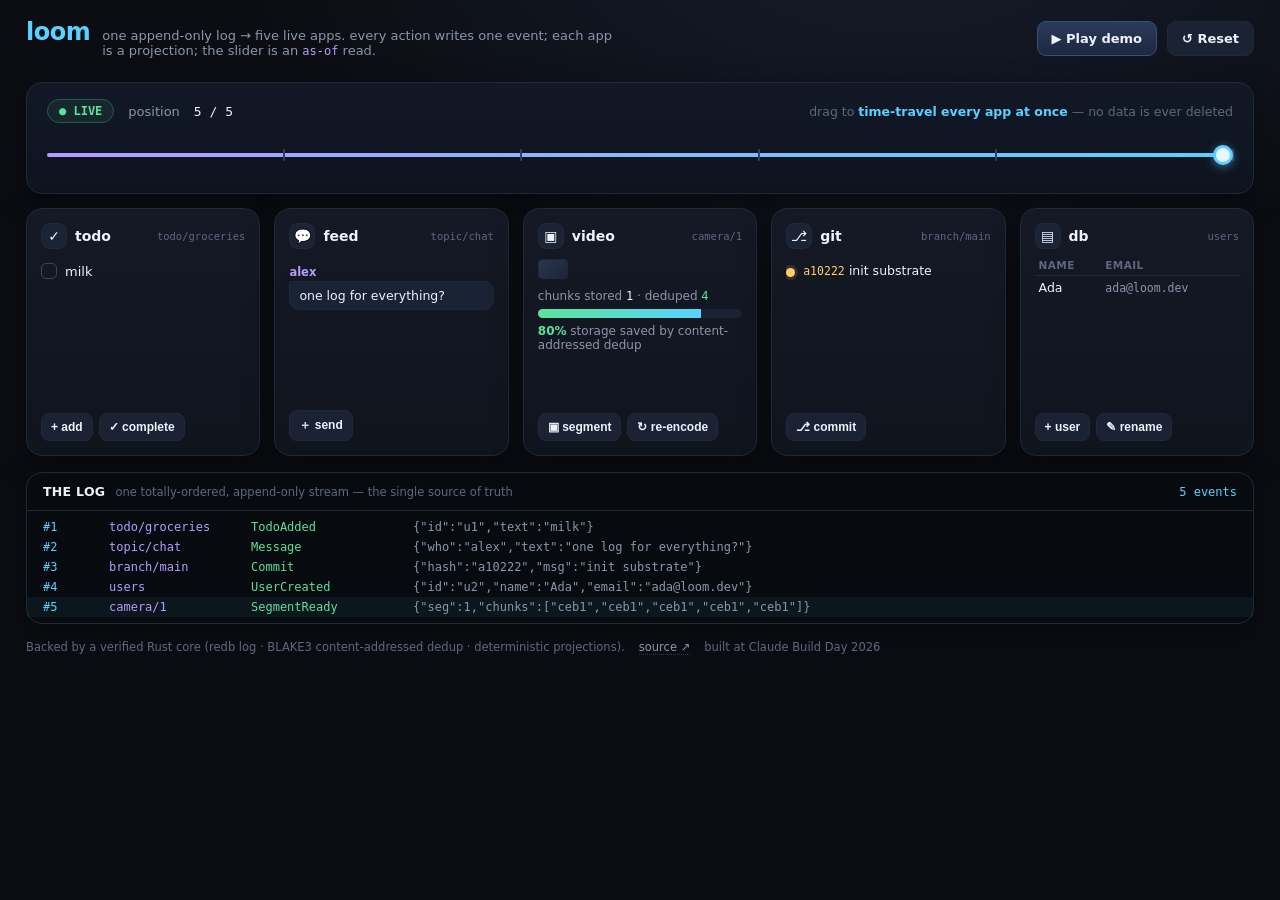
==== loom/index.html @ 3b191c57 "Add loom demo at /loom" ====
<!doctype html>
<html lang="en">
<head>
<meta charset="utf-8"/>
<meta name="viewport" content="width=device-width, initial-scale=1"/>
<title>loom — one log, five apps, time-travel the whole world</title>
<style>
  :root{
    --bg:#0b0d12; --bg2:#0e1117; --card:#141925; --card2:#10141d;
    --edge:#202938; --edge2:#2b3650; --ink:#eef2fb; --mut:#8a96ad; --dim:#5d6880;
    --cy:#5ad1ff; --vi:#b69cff; --gn:#5be39a; --am:#ffcd6b; --rd:#ff8a8a;
    --shadow:0 10px 30px rgba(0,0,0,.35);
    --mono:ui-monospace,"SF Mono",SFMono-Regular,Menlo,Consolas,monospace;
    --sans:"Inter",system-ui,-apple-system,"Segoe UI",Roboto,sans-serif;
  }
  *{box-sizing:border-box}
  html,body{height:100%}
  body{margin:0;background:radial-gradient(1200px 700px at 70% -10%,#161d2c 0%,var(--bg) 55%);
       color:var(--ink);font-family:var(--sans);-webkit-font-smoothing:antialiased;
       display:flex;flex-direction:column;min-height:100vh}

  /* ---------- header ---------- */
  header{display:flex;align-items:center;gap:18px;padding:18px 26px}
  .brand{display:flex;align-items:baseline;gap:12px}
  .brand .logo{font-size:24px;font-weight:800;letter-spacing:-.5px}
  .brand .logo b{color:var(--cy)}
  .brand .tag{color:var(--mut);font-size:13px;max-width:520px}
  .brand .tag code{color:var(--vi);font-family:var(--mono);font-size:12px}
  .actions{margin-left:auto;display:flex;gap:10px}
  .btn{font-family:var(--sans);font-size:13px;font-weight:600;color:var(--ink);
       background:#1a2233;border:1px solid var(--edge);border-radius:9px;
       padding:9px 14px;cursor:pointer;transition:.15s;display:flex;align-items:center;gap:7px}
  .btn:hover{border-color:var(--cy);transform:translateY(-1px)}
  .btn.primary{background:linear-gradient(180deg,#2a3a57,#1d2840);border-color:#36507a}
  .btn.primary:hover{border-color:var(--cy);box-shadow:0 0 0 3px rgba(90,209,255,.12)}
  .btn:disabled{opacity:.45;cursor:default;transform:none;border-color:var(--edge)}

  /* ---------- timeline ---------- */
  .timeline{margin:6px 26px 14px;background:linear-gradient(180deg,#121826,#0e1320);
            border:1px solid var(--edge);border-radius:16px;padding:16px 20px 18px;box-shadow:var(--shadow)}
  .tl-top{display:flex;align-items:center;gap:14px;margin-bottom:12px}
  .pill{font-family:var(--mono);font-size:12px;font-weight:600;padding:4px 11px;border-radius:999px;border:1px solid}
  .pill.live{color:var(--gn);border-color:#235c43;background:rgba(91,227,154,.08)}
  .pill.past{color:var(--am);border-color:#5e4d22;background:rgba(255,205,107,.08)}
  .tl-top .lbl{color:var(--mut);font-size:13px}
  .tl-top .pos{font-family:var(--mono);color:var(--ink);font-size:13px}
  .tl-top .hint{margin-left:auto;color:var(--dim);font-size:12.5px}
  .tl-top .hint b{color:var(--cy);font-weight:600}
  .track{position:relative;height:40px}
  .track .rail{position:absolute;top:18px;left:0;right:0;height:4px;border-radius:3px;background:#1b2333}
  .track .fill{position:absolute;top:18px;left:0;height:4px;border-radius:3px;
               background:linear-gradient(90deg,var(--vi),var(--cy))}
  .track .ticks{position:absolute;top:14px;left:0;right:0;height:12px}
  .track .ticks i{position:absolute;width:2px;height:12px;background:#33405a;border-radius:1px;transform:translateX(-1px)}
  .track input[type=range]{position:absolute;top:0;left:0;width:100%;height:40px;margin:0;
        -webkit-appearance:none;background:transparent;cursor:grab}
  .track input[type=range]:active{cursor:grabbing}
  .track input[type=range]::-webkit-slider-thumb{-webkit-appearance:none;width:20px;height:20px;margin-top:0;
        border-radius:50%;background:#eaf6ff;border:3px solid var(--cy);
        box-shadow:0 2px 10px rgba(90,209,255,.5);cursor:grab}
  .track input[type=range]::-moz-range-thumb{width:18px;height:18px;border-radius:50%;
        background:#eaf6ff;border:3px solid var(--cy);box-shadow:0 2px 10px rgba(90,209,255,.5);cursor:grab}

  /* ---------- apps grid ---------- */
  .grid{display:grid;grid-template-columns:repeat(5,1fr);gap:14px;padding:0 26px}
  .app{background:linear-gradient(180deg,var(--card),var(--card2));border:1px solid var(--edge);
       border-radius:16px;padding:14px;min-height:248px;display:flex;flex-direction:column;
       box-shadow:var(--shadow);transition:opacity .25s}
  .app.travel{opacity:.92}
  .app .head{display:flex;align-items:center;gap:8px;margin-bottom:10px}
  .app .ic{width:26px;height:26px;border-radius:8px;display:grid;place-items:center;font-size:14px;
           background:#1b2434;border:1px solid var(--edge)}
  .app .nm{font-weight:700;font-size:14px}
  .app .st{margin-left:auto;font-family:var(--mono);font-size:10.5px;color:var(--dim)}
  .app .body{flex:1;overflow:auto;font-size:13px}
  .app .body::-webkit-scrollbar{width:6px}.app .body::-webkit-scrollbar-thumb{background:#222c3d;border-radius:3px}
  .app .foot{display:flex;gap:6px;flex-wrap:wrap;margin-top:10px}
  .mini{font-size:12px;font-weight:600;color:var(--ink);background:#1a2233;border:1px solid var(--edge);
        border-radius:8px;padding:6px 9px;cursor:pointer;transition:.13s}
  .mini:hover:not(:disabled){border-color:var(--cy)}
  .mini:disabled{opacity:.4;cursor:default}

  /* todo */
  .todo li{list-style:none;display:flex;align-items:center;gap:8px;padding:4px 0;animation:pop .25s}
  .todo .box{width:16px;height:16px;border-radius:5px;border:1.5px solid #3a475e;flex:none;display:grid;place-items:center;font-size:11px;color:#0b0d12}
  .todo .box.on{background:var(--gn);border-color:var(--gn)}
  .todo .done{color:var(--dim);text-decoration:line-through}
  /* feed */
  .feed .b{margin:6px 0;animation:pop .25s}
  .feed .who{color:var(--vi);font-weight:700;font-size:11.5px}
  .feed .tx{background:#1a2333;border:1px solid var(--edge);border-radius:10px;border-top-left-radius:3px;padding:6px 9px;margin-top:2px;font-size:12.5px}
  /* video */
  .vid .segs{display:flex;gap:4px;flex-wrap:wrap;margin-bottom:10px}
  .vid .seg{width:30px;height:20px;border-radius:4px;background:linear-gradient(135deg,#2a3650,#1c2438);border:1px solid var(--edge);animation:pop .25s}
  .vid .gauge{font-size:12px;color:var(--mut)}
  .vid .num{font-family:var(--mono);color:var(--ink)}
  .vid .meter{height:9px;border-radius:5px;background:#1a2333;overflow:hidden;margin:6px 0}
  .vid .meter>i{display:block;height:100%;background:linear-gradient(90deg,var(--gn),var(--cy));transition:width .3s}
  .vid .save{color:var(--gn);font-weight:700}
  /* git */
  .git .c{display:flex;gap:8px;align-items:flex-start;padding:4px 0;animation:pop .25s}
  .git .dot{width:9px;height:9px;border-radius:50%;background:var(--am);margin-top:5px;flex:none;box-shadow:0 0 0 3px rgba(255,205,107,.12)}
  .git .h{font-family:var(--mono);color:var(--am);font-size:11.5px}
  .git .m{font-size:12.5px}
  /* db */
  .db table{width:100%;border-collapse:collapse;font-size:12.5px}
  .db th{text-align:left;color:var(--dim);font-weight:600;font-size:10.5px;text-transform:uppercase;letter-spacing:.4px;padding:0 4px 4px}
  .db td{padding:4px;border-top:1px solid var(--edge)}
  .db tr{animation:pop .25s}
  .db .em{color:var(--mut);font-family:var(--mono);font-size:11.5px}
  .empty{color:var(--dim);font-size:12.5px;padding:8px 2px}

  /* ---------- log ledger ---------- */
  .log{margin:16px 26px 10px;background:#070a0f;border:1px solid var(--edge);border-radius:16px;
       box-shadow:var(--shadow);display:flex;flex-direction:column;max-height:210px}
  .log .lh{display:flex;align-items:center;gap:10px;padding:11px 16px;border-bottom:1px solid var(--edge)}
  .log .lh .t{font-weight:700;font-size:12.5px;letter-spacing:.3px}
  .log .lh .d{color:var(--dim);font-size:11.5px}
  .log .lh .ct{margin-left:auto;font-family:var(--mono);color:var(--cy);font-size:12px}
  .log .rows{overflow:auto;padding:6px 0}
  .log .rows::-webkit-scrollbar{width:7px}.log .rows::-webkit-scrollbar-thumb{background:#1a2230;border-radius:4px}
  .ev{display:grid;grid-template-columns:54px 130px 150px 1fr;gap:12px;padding:3px 16px;font-family:var(--mono);font-size:12px}
  .ev:hover{background:#0c1119}
  .ev.future{opacity:.2}
  .ev.head{background:rgba(90,209,255,.06)}
  .ev .p{color:var(--cy)} .ev .s{color:var(--vi)} .ev .k{color:var(--gn)} .ev .v{color:var(--mut);white-space:nowrap;overflow:hidden;text-overflow:ellipsis}

  footer{color:var(--dim);font-size:11.5px;padding:6px 26px 18px;display:flex;gap:14px;flex-wrap:wrap}
  footer a{color:var(--mut);text-decoration:none;border-bottom:1px dotted #2c3850}
  footer a:hover{color:var(--cy)}
  @keyframes pop{from{opacity:0;transform:translateY(3px)}to{opacity:1;transform:none}}
  @media(max-width:1100px){.grid{grid-template-columns:repeat(2,1fr)}.brand .tag{display:none}}
</style>
</head>
<body>
<header>
  <div class="brand">
    <div class="logo"><b>loom</b></div>
    <div class="tag">one append-only log → five live apps. every action writes one event; each app is a projection; the slider is an <code>as-of</code> read.</div>
  </div>
  <div class="actions">
    <button class="btn primary" id="play">▶ Play demo</button>
    <button class="btn" id="reset">↺ Reset</button>
  </div>
</header>

<section class="timeline">
  <div class="tl-top">
    <span class="pill live" id="pill">● LIVE</span>
    <span class="lbl">position</span><span class="pos" id="pos">0 / 0</span>
    <span class="hint">drag to <b>time-travel every app at once</b> — no data is ever deleted</span>
  </div>
  <div class="track">
    <div class="rail"></div><div class="fill" id="fill"></div>
    <div class="ticks" id="ticks"></div>
    <input id="slider" type="range" min="0" max="0" value="0" step="1"/>
  </div>
</section>

<div class="grid">
  <section class="app" id="c-todo">
    <div class="head"><div class="ic">✓</div><div class="nm">todo</div><div class="st">todo/groceries</div></div>
    <div class="body todo" id="v-todo"></div>
    <div class="foot"><button class="mini" data-act="todo-add">+ add</button><button class="mini" data-act="todo-done">✓ complete</button></div>
  </section>
  <section class="app" id="c-feed">
    <div class="head"><div class="ic">💬</div><div class="nm">feed</div><div class="st">topic/chat</div></div>
    <div class="body feed" id="v-feed"></div>
    <div class="foot"><button class="mini" data-act="feed-add">＋ send</button></div>
  </section>
  <section class="app" id="c-video">
    <div class="head"><div class="ic">▣</div><div class="nm">video</div><div class="st">camera/1</div></div>
    <div class="body vid" id="v-video"></div>
    <div class="foot"><button class="mini" data-act="video-add">▣ segment</button><button class="mini" data-act="video-reenc">↻ re-encode</button></div>
  </section>
  <section class="app" id="c-git">
    <div class="head"><div class="ic">⎇</div><div class="nm">git</div><div class="st">branch/main</div></div>
    <div class="body git" id="v-git"></div>
    <div class="foot"><button class="mini" data-act="git-commit">⎇ commit</button></div>
  </section>
  <section class="app" id="c-db">
    <div class="head"><div class="ic">▤</div><div class="nm">db</div><div class="st">users</div></div>
    <div class="body db" id="v-db"></div>
    <div class="foot"><button class="mini" data-act="db-add">+ user</button><button class="mini" data-act="db-rename">✎ rename</button></div>
  </section>
</div>

<section class="log">
  <div class="lh"><span class="t">THE LOG</span><span class="d">one totally-ordered, append-only stream — the single source of truth</span><span class="ct" id="logct">0 events</span></div>
  <div class="rows" id="rows"></div>
</section>

<footer>
  <span>Backed by a verified Rust core (redb log · BLAKE3 content-addressed dedup · deterministic projections).</span>
  <a href="https://github.com/leapingturtlefrog" target="_blank">source ↗</a>
  <span>built at Claude Build Day 2026</span>
</footer>

<script>
"use strict";
// ============ the one append-only log ============
let LOG = [];          // [{pos, stream, kind, data}]
let viewing = 0;       // render world as-of this position
let following = true;  // live mode tracks head
let auto = false;

const $ = s => document.querySelector(s);
const slider=$("#slider"), rows=$("#rows");

function head(){ return LOG.length; }
function append(stream,kind,data){
  LOG.push({pos:LOG.length+1, stream, kind, data});
  slider.max = LOG.length;
  if(following) viewing = LOG.length;
  draw();
}
const seen = arr => arr.filter(e=>e.pos<=viewing);

// ============ projections (pure folds of LOG[0..viewing]) ============
const P = {
  todo(){ const m=new Map();
    for(const e of seen(LOG)){ if(e.stream!=="todo/groceries")continue;
      if(e.kind==="TodoAdded") m.set(e.data.id,{text:e.data.text,done:false});
      else if(e.kind==="TodoCompleted"&&m.has(e.data.id)) m.get(e.data.id).done=true;
      else if(e.kind==="TodoRemoved") m.delete(e.data.id);
    } return [...m.values()]; },
  feed(){ return seen(LOG).filter(e=>e.stream==="topic/chat").map(e=>e.data); },
  video(){ const set=new Set(); let segs=0,stored=0,dedup=0;
    for(const e of seen(LOG)){ if(e.stream!=="camera/1")continue; segs++;
      for(const c of e.data.chunks){ if(set.has(c)) dedup++; else{set.add(c);stored++;} } }
    const total=stored+dedup; return {segs,stored,dedup,save: total?Math.round(100*dedup/total):0}; },
  git(){ return seen(LOG).filter(e=>e.stream==="branch/main").map(e=>e.data); },
  db(){ const m=new Map();
    for(const e of seen(LOG)){ if(e.stream!=="users")continue;
      if(e.kind==="UserCreated") m.set(e.data.id,{id:e.data.id,name:e.data.name,email:e.data.email});
      else if(e.kind==="UserRenamed"&&m.has(e.data.id)) m.get(e.data.id).name=e.data.name;
    } return [...m.values()]; },
};

// ============ render ============
function draw(){ renderApps(); renderLog(); renderTimeline(); }

function renderApps(){
  const t=P.todo();
  $("#v-todo").innerHTML = t.length ? "<ul style='margin:0;padding:0'>"+t.map(i=>
    `<li><span class="box ${i.done?'on':''}">${i.done?'✓':''}</span><span class="${i.done?'done':''}">${esc(i.text)}</span></li>`).join("")+"</ul>"
    : empty();

  const f=P.feed();
  $("#v-feed").innerHTML = f.length ? f.map(m=>
    `<div class="b"><div class="who">${esc(m.who)}</div><div class="tx">${esc(m.text)}</div></div>`).join("") : empty();

  const v=P.video();
  $("#v-video").innerHTML =
    `<div class="segs">${Array.from({length:v.segs},()=>`<div class="seg"></div>`).join("")||"<span class='empty'>no segments</span>"}</div>`+
    `<div class="gauge">chunks stored <span class="num">${v.stored}</span> · deduped <span class="num" style="color:var(--gn)">${v.dedup}</span></div>`+
    `<div class="meter"><i style="width:${v.save}%"></i></div>`+
    `<div class="gauge"><span class="save">${v.save}%</span> storage saved by content-addressed dedup</div>`;

  const g=P.git();
  $("#v-git").innerHTML = g.length ? [...g].reverse().map(c=>
    `<div class="c"><span class="dot"></span><div><span class="h">${esc(c.hash)}</span> <span class="m">${esc(c.msg)}</span></div></div>`).join("") : empty();

  const d=P.db();
  $("#v-db").innerHTML = d.length ? `<table><tr><th>name</th><th>email</th></tr>`+
    d.map(u=>`<tr><td>${esc(u.name)}</td><td class="em">${esc(u.email)}</td></tr>`).join("")+`</table>` : empty();

  const travel=!following;
  document.querySelectorAll(".app").forEach(a=>a.classList.toggle("travel",travel));
  document.querySelectorAll(".mini").forEach(b=>b.disabled=travel||auto);
}

function renderLog(){
  rows.innerHTML = LOG.map(e=>{
    const cls = e.pos>viewing?"future":(e.pos===viewing?"head":"");
    return `<div class="ev ${cls}"><span class="p">#${e.pos}</span><span class="s">${esc(e.stream)}</span>`+
           `<span class="k">${esc(e.kind)}</span><span class="v">${esc(JSON.stringify(e.data))}</span></div>`;
  }).join("");
  $("#logct").textContent = LOG.length+" event"+(LOG.length===1?"":"s");
  const vis = rows.querySelector(".ev.head") || rows.lastElementChild;
  if(following && rows.lastElementChild) rows.scrollTop = rows.scrollHeight;
}

function renderTimeline(){
  slider.value=viewing;
  $("#fill").style.width = (LOG.length? (viewing/LOG.length*100):0)+"%";
  $("#pos").textContent = viewing+" / "+LOG.length;
  const pill=$("#pill");
  if(following){ pill.className="pill live"; pill.textContent="● LIVE"; }
  else{ pill.className="pill past"; pill.textContent="⟲ AS-OF #"+viewing; }
  // ticks
  const tk=$("#ticks");
  if(tk.childElementCount!==LOG.length){
    tk.innerHTML = LOG.map((_,i)=>`<i style="left:${(i+1)/LOG.length*100}%"></i>`).join("");
  }
}

const esc=s=>String(s).replace(/[&<>"]/g,c=>({"&":"&amp;","<":"&lt;",">":"&gt;",'"':"&quot;"}[c]));
const empty=()=>`<div class="empty">— empty —</div>`;

// ============ time travel ============
slider.addEventListener("input",()=>{
  viewing=+slider.value; following = viewing>=LOG.length; draw();
});

// ============ content generators ============
let uid=0; const nid=()=>"u"+(++uid);
const GRO=["milk","eggs","sourdough","oat milk","coffee","bananas","olive oil","spinach"];
const CHATS=[["alex","one log for everything?"],["sam","todo, chat, video, git, a DB…"],["alex","all projections of the same log"],["sam","and we can rewind all of it"],["alex","watch the slider 👇"]];
const COMMITS=["init substrate","add blob store","fastcdc chunking","projections + pubsub","fix blob-write race"];
const USERS=[["Ada","ada@loom.dev"],["Lin","lin@loom.dev"],["Ravi","ravi@loom.dev"],["Mei","mei@loom.dev"]];
let gi=0,ci=0,mi=0,di=0, vseg=0;
const chash=()=> "c"+(((vseg*2654435761)>>>0)%9000+1000).toString(16);

const ACT={
  "todo-add":()=>append("todo/groceries","TodoAdded",{id:nid(),text:GRO[gi++%GRO.length]}),
  "todo-done":()=>{ const it=P.todo().find(x=>!x.done); if(!it)return;
    const ev=[...LOG].find(e=>e.stream==="todo/groceries"&&e.kind==="TodoAdded"&&e.data.text===it.text);
    if(ev) append("todo/groceries","TodoCompleted",{id:ev.data.id}); },
  "feed-add":()=>{ const [w,t]=CHATS[ci++%CHATS.length]; append("topic/chat","Message",{who:w,text:t}); },
  "video-add":()=>{ vseg++; append("camera/1","SegmentReady",{seg:vseg,chunks:Array.from({length:5},chash)}); },
  "video-reenc":()=>{ const last=[...LOG].reverse().find(e=>e.stream==="camera/1"); vseg++;
    const ch = last? [...last.data.chunks] : Array.from({length:5},chash);
    if(last) ch[2]=chash()+"x"; // one-byte edit → only one new chunk, rest dedup
    append("camera/1","SegmentReady",{seg:vseg,chunks:ch}); },
  "git-commit":()=>append("branch/main","Commit",{hash:(0xa10000+LOG.length*0x111).toString(16).slice(0,6),msg:COMMITS[Math.min(LOG.length, COMMITS.length-1)>=0?(mi++%COMMITS.length):0]}),
  "db-add":()=>{ const [n,e]=USERS[di++%USERS.length]; append("users","UserCreated",{id:nid(),name:n,email:e}); },
  "db-rename":()=>{ const u=P.db().find(x=>!x.name.endsWith("·pro")); if(u) append("users","UserRenamed",{id:u.id,name:u.name+"·pro"}); },
};
document.body.addEventListener("click",e=>{
  const b=e.target.closest(".mini"); if(!b||!following||auto)return; ACT[b.dataset.act]?.();
});

// ============ reset + autopilot ============
function reset(){ LOG=[]; viewing=0; following=true; uid=gi=ci=mi=di=vseg=0; slider.max=0; draw(); }
$("#reset").onclick=()=>{ if(!auto) reset(); };

const sleep=ms=>new Promise(r=>setTimeout(r,ms));
async function play(){
  if(auto)return; auto=true; reset(); $("#play").disabled=true; renderApps();
  const seq=[ // a lively build-up across all five apps
    "todo-add","feed-add","db-add","git-commit","video-add","todo-add",
    "feed-add","todo-done","db-add","video-add","feed-add","git-commit",
    "video-reenc","todo-add","db-rename","feed-add","git-commit","db-add","todo-done"
  ];
  for(const a of seq){ ACT[a](); await sleep(440); }
  await sleep(700);
  // ---- the moment: rewind the whole world ----
  following=false;
  for(let p=LOG.length; p>=1; p--){ viewing=p; draw(); await sleep(95); }
  await sleep(900);
  for(let p=1; p<=LOG.length; p++){ viewing=p; draw(); await sleep(70); } // fast-forward back
  following=true; viewing=LOG.length; draw();
  auto=false; $("#play").disabled=false; renderApps();
}
$("#play").onclick=play;

// ============ seed so the first paint isn't empty ============
ACT["todo-add"](); ACT["feed-add"](); ACT["git-commit"](); ACT["db-add"](); ACT["video-add"]();
draw();
</script>
</body>
</html>
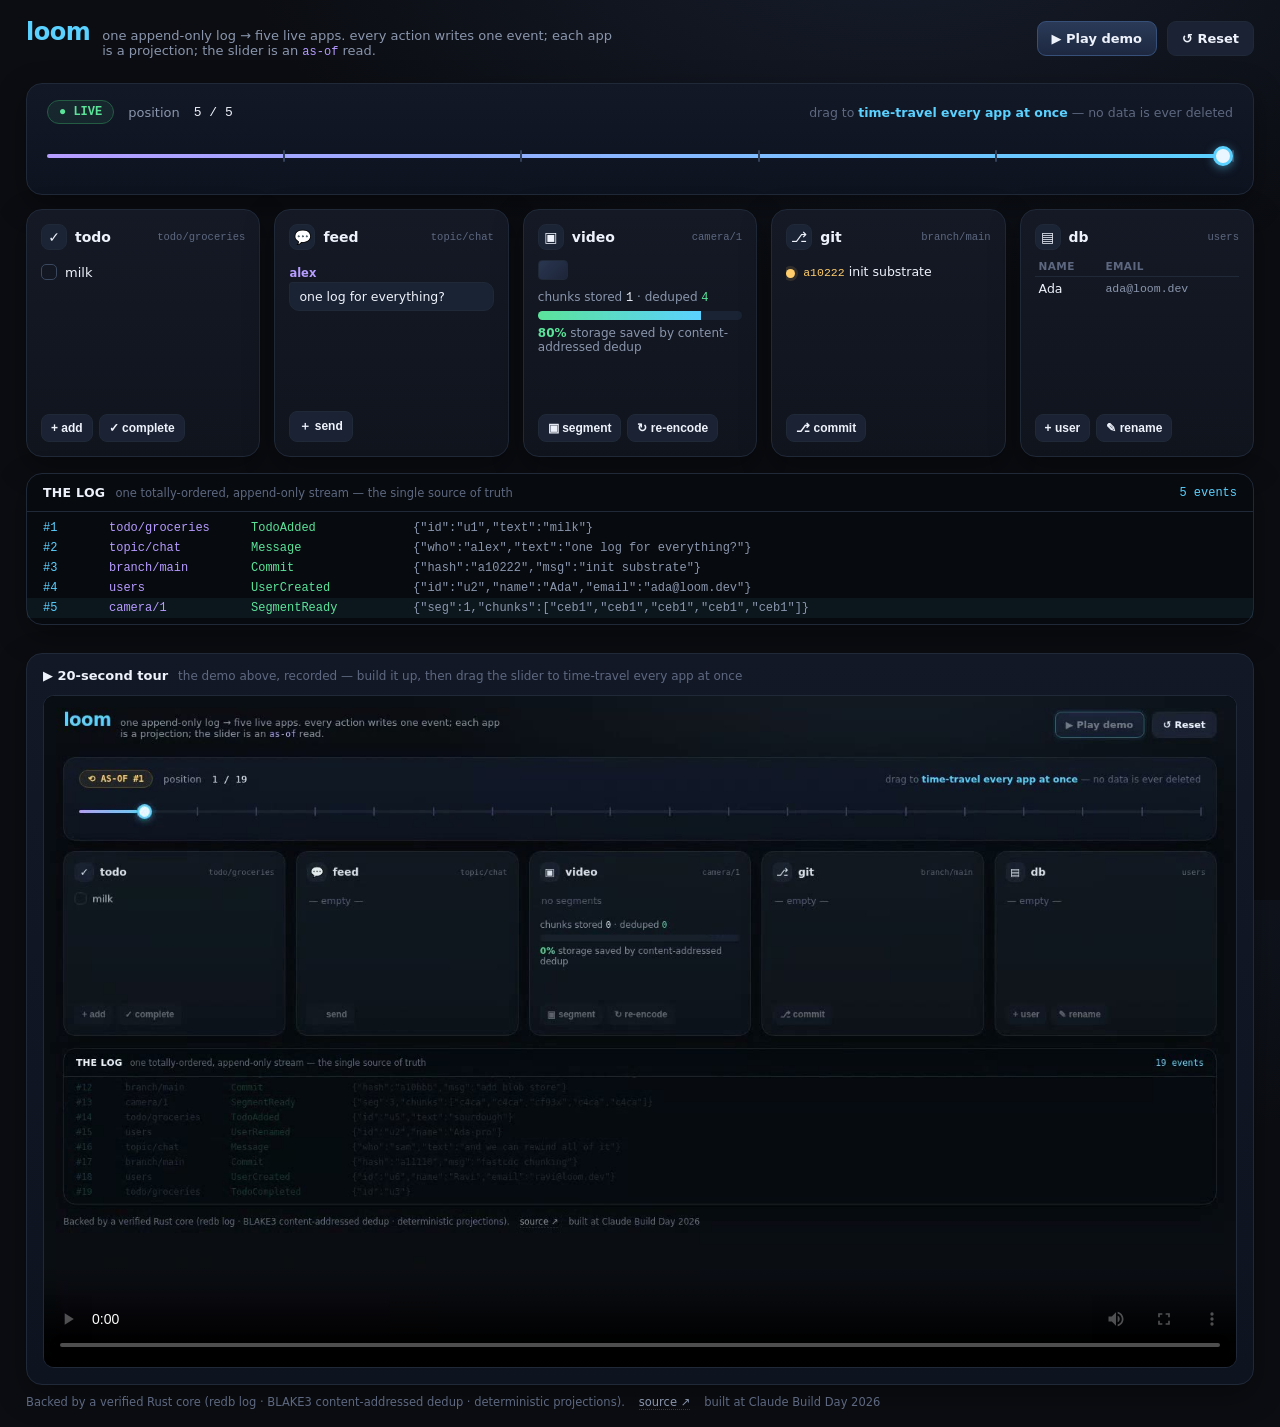
==== commit 6634ec38: "loom demo: embed recorded video + poster" ====
--- a/loom/index.html
+++ b/loom/index.html
@@ -128,6 +128,12 @@
   footer{color:var(--dim);font-size:11.5px;padding:6px 26px 18px;display:flex;gap:14px;flex-wrap:wrap}
   footer a{color:var(--mut);text-decoration:none;border-bottom:1px dotted #2c3850}
   footer a:hover{color:var(--cy)}
+  .replay{margin:18px 26px 4px;background:linear-gradient(180deg,#121826,#0e1320);
+          border:1px solid var(--edge);border-radius:16px;padding:14px 16px 16px;box-shadow:var(--shadow)}
+  .replay .rh{display:flex;align-items:center;gap:10px;margin-bottom:12px}
+  .replay .rh .t{font-weight:700;font-size:13px}
+  .replay .rh .d{color:var(--dim);font-size:12px}
+  .replay video{width:100%;display:block;border-radius:11px;border:1px solid var(--edge);background:#000;outline:none}
   @keyframes pop{from{opacity:0;transform:translateY(3px)}to{opacity:1;transform:none}}
   @media(max-width:1100px){.grid{grid-template-columns:repeat(2,1fr)}.brand .tag{display:none}}
 </style>
@@ -188,6 +194,11 @@
 <section class="log">
   <div class="lh"><span class="t">THE LOG</span><span class="d">one totally-ordered, append-only stream — the single source of truth</span><span class="ct" id="logct">0 events</span></div>
   <div class="rows" id="rows"></div>
+</section>
+
+<section class="replay">
+  <div class="rh"><span class="t">▶ 20-second tour</span><span class="d">the demo above, recorded — build it up, then drag the slider to time-travel every app at once</span></div>
+  <video src="loom-demo.mp4" poster="loom-poster.jpg" controls playsinline preload="metadata" loop></video>
 </section>
 
 <footer>
